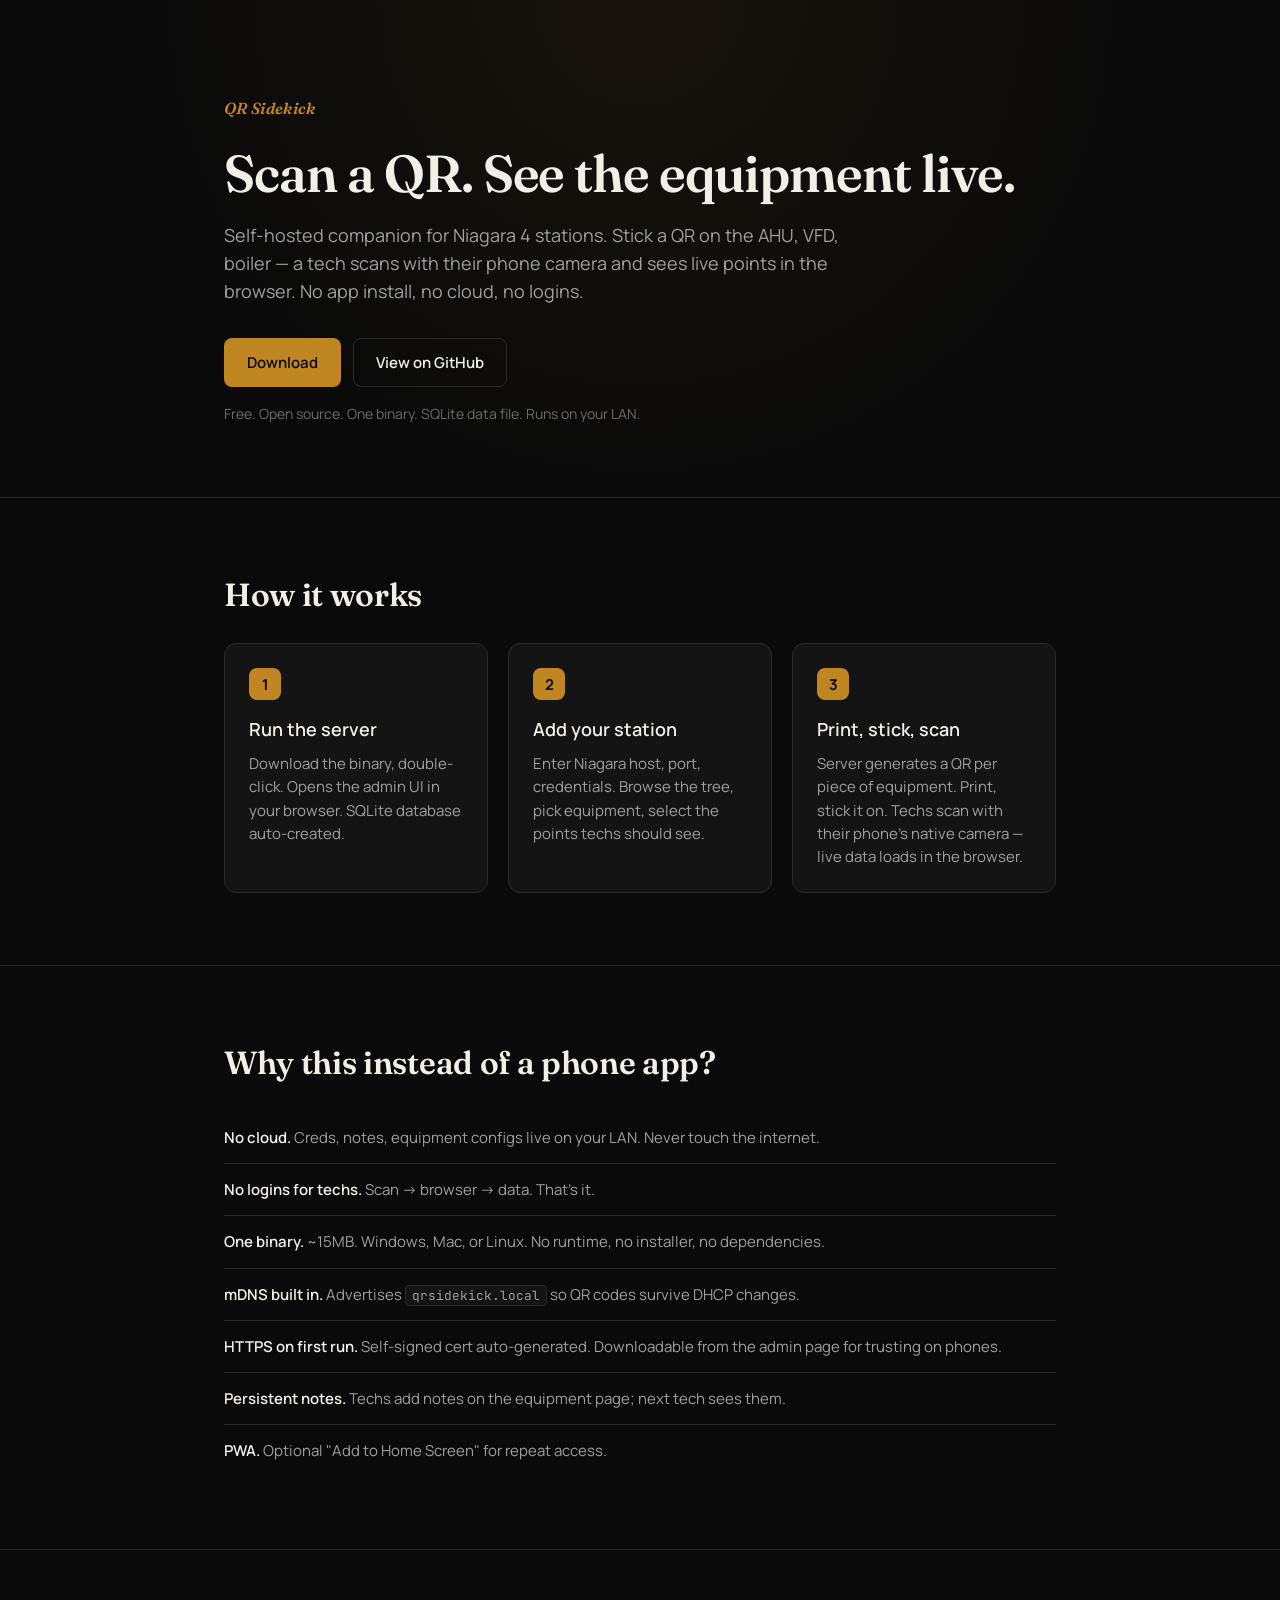
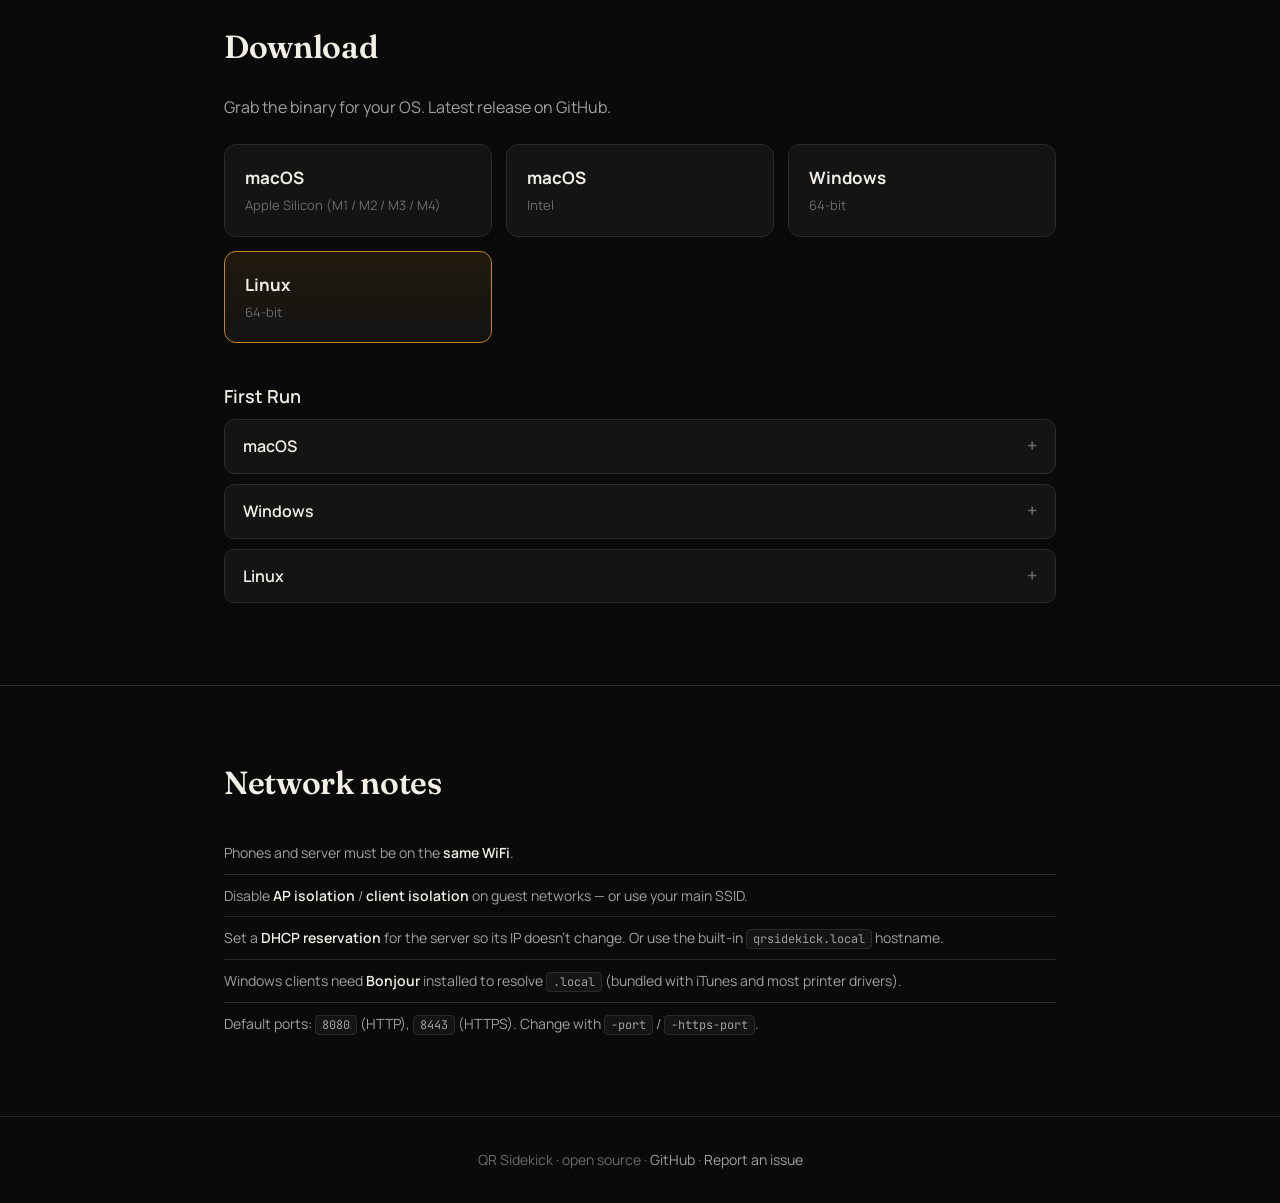
==== site/index.html @ 51b1aa7b "Add marketing site and GitHub Actions for Pages + cross-platform releases - site/index.html, site/st" ====
<!DOCTYPE html>
<html lang="en">
<head>
  <meta charset="UTF-8">
  <meta name="viewport" content="width=device-width, initial-scale=1.0">
  <meta name="theme-color" content="#0A0A0A">
  <title>QR Sidekick — Live BAS data via QR code</title>
  <meta name="description" content="Self-hosted companion for Niagara 4. Stick a QR on the equipment, techs scan with their phone, see live data. No app install, no cloud, no logins.">
  <link rel="preconnect" href="https://fonts.googleapis.com">
  <link rel="preconnect" href="https://fonts.gstatic.com" crossorigin>
  <link href="https://fonts.googleapis.com/css2?family=Fraunces:ital,wght@0,400;1,600&family=JetBrains+Mono:wght@400;500&family=Manrope:wght@400;500;600;700&display=swap" rel="stylesheet">
  <link rel="stylesheet" href="style.css">
</head>
<body>
  <header class="hero">
    <div class="wrap">
      <div class="brand">QR Sidekick</div>
      <h1>Scan a QR. See the equipment live.</h1>
      <p class="lead">
        Self-hosted companion for Niagara 4 stations. Stick a QR on the AHU, VFD, boiler — a tech scans with their phone camera and sees live points in the browser. No app install, no cloud, no logins.
      </p>
      <div class="cta-row">
        <a href="#download" class="btn btn-primary">Download</a>
        <a href="https://github.com/rbhans/qr-sidekick" class="btn btn-ghost">View on GitHub</a>
      </div>
      <p class="sub">Free. Open source. One binary. SQLite data file. Runs on your LAN.</p>
    </div>
  </header>

  <section class="steps">
    <div class="wrap">
      <h2>How it works</h2>
      <div class="step-grid">
        <div class="step">
          <div class="num">1</div>
          <h3>Run the server</h3>
          <p>Download the binary, double-click. Opens the admin UI in your browser. SQLite database auto-created.</p>
        </div>
        <div class="step">
          <div class="num">2</div>
          <h3>Add your station</h3>
          <p>Enter Niagara host, port, credentials. Browse the tree, pick equipment, select the points techs should see.</p>
        </div>
        <div class="step">
          <div class="num">3</div>
          <h3>Print, stick, scan</h3>
          <p>Server generates a QR per piece of equipment. Print, stick it on. Techs scan with their phone's native camera — live data loads in the browser.</p>
        </div>
      </div>
    </div>
  </section>

  <section class="features">
    <div class="wrap">
      <h2>Why this instead of a phone app?</h2>
      <ul class="feature-list">
        <li><strong>No cloud.</strong> Creds, notes, equipment configs live on your LAN. Never touch the internet.</li>
        <li><strong>No logins for techs.</strong> Scan → browser → data. That's it.</li>
        <li><strong>One binary.</strong> ~15MB. Windows, Mac, or Linux. No runtime, no installer, no dependencies.</li>
        <li><strong>mDNS built in.</strong> Advertises <code>qrsidekick.local</code> so QR codes survive DHCP changes.</li>
        <li><strong>HTTPS on first run.</strong> Self-signed cert auto-generated. Downloadable from the admin page for trusting on phones.</li>
        <li><strong>Persistent notes.</strong> Techs add notes on the equipment page; next tech sees them.</li>
        <li><strong>PWA.</strong> Optional "Add to Home Screen" for repeat access.</li>
      </ul>
    </div>
  </section>

  <section class="download" id="download">
    <div class="wrap">
      <h2>Download</h2>
      <p class="lead sm">Grab the binary for your OS. Latest release on GitHub.</p>
      <div class="dl-grid">
        <a class="dl-card" id="dl-mac-arm" href="https://github.com/rbhans/qr-sidekick/releases/latest/download/qr-sidekick-mac-arm64">
          <div class="dl-os">macOS</div>
          <div class="dl-arch">Apple Silicon (M1 / M2 / M3 / M4)</div>
        </a>
        <a class="dl-card" id="dl-mac-intel" href="https://github.com/rbhans/qr-sidekick/releases/latest/download/qr-sidekick-mac-amd64">
          <div class="dl-os">macOS</div>
          <div class="dl-arch">Intel</div>
        </a>
        <a class="dl-card" id="dl-win" href="https://github.com/rbhans/qr-sidekick/releases/latest/download/qr-sidekick-windows-amd64.exe">
          <div class="dl-os">Windows</div>
          <div class="dl-arch">64-bit</div>
        </a>
        <a class="dl-card" id="dl-linux" href="https://github.com/rbhans/qr-sidekick/releases/latest/download/qr-sidekick-linux-amd64">
          <div class="dl-os">Linux</div>
          <div class="dl-arch">64-bit</div>
        </a>
      </div>

      <h3 class="mt">First Run</h3>
      <details class="os-detail">
        <summary>macOS</summary>
        <p>The binary isn't code-signed (open source project, no Apple Developer account). Gatekeeper blocks it on first run. Strip the quarantine flag:</p>
        <pre><code>cd ~/Downloads
chmod +x qr-sidekick-mac-arm64
xattr -d com.apple.quarantine qr-sidekick-mac-arm64
./qr-sidekick-mac-arm64</code></pre>
        <p>Open <code>http://localhost:8080</code> in your browser.</p>
      </details>
      <details class="os-detail">
        <summary>Windows</summary>
        <p>SmartScreen warns on unsigned binaries. Click <strong>More info</strong> → <strong>Run anyway</strong>.</p>
        <pre><code>qr-sidekick-windows-amd64.exe</code></pre>
        <p>Open <code>http://localhost:8080</code> in your browser.</p>
      </details>
      <details class="os-detail">
        <summary>Linux</summary>
        <pre><code>chmod +x qr-sidekick-linux-amd64
./qr-sidekick-linux-amd64</code></pre>
        <p>Open <code>http://localhost:8080</code> in your browser.</p>
      </details>
    </div>
  </section>

  <section class="network">
    <div class="wrap">
      <h2>Network notes</h2>
      <ul class="feature-list small">
        <li>Phones and server must be on the <strong>same WiFi</strong>.</li>
        <li>Disable <strong>AP isolation</strong> / <strong>client isolation</strong> on guest networks — or use your main SSID.</li>
        <li>Set a <strong>DHCP reservation</strong> for the server so its IP doesn't change. Or use the built-in <code>qrsidekick.local</code> hostname.</li>
        <li>Windows clients need <strong>Bonjour</strong> installed to resolve <code>.local</code> (bundled with iTunes and most printer drivers).</li>
        <li>Default ports: <code>8080</code> (HTTP), <code>8443</code> (HTTPS). Change with <code>-port</code> / <code>-https-port</code>.</li>
      </ul>
    </div>
  </section>

  <footer class="foot">
    <div class="wrap">
      <p>QR Sidekick &middot; open source &middot; <a href="https://github.com/rbhans/qr-sidekick">GitHub</a> &middot; <a href="https://github.com/rbhans/qr-sidekick/issues">Report an issue</a></p>
    </div>
  </footer>

  <script>
    // Highlight the download card matching the visitor's OS.
    (function() {
      var ua = navigator.userAgent;
      var plat = navigator.platform || '';
      var target = null;
      if (/Mac/.test(plat)) {
        // Apple Silicon vs Intel — best effort; userAgent is not definitive.
        target = /arm|Apple/i.test(ua) ? 'dl-mac-arm' : 'dl-mac-arm';
      } else if (/Win/.test(plat)) {
        target = 'dl-win';
      } else if (/Linux/.test(plat)) {
        target = 'dl-linux';
      }
      if (target) {
        var el = document.getElementById(target);
        if (el) el.classList.add('dl-primary');
      }
    })();
  </script>
</body>
</html>
---- site/style.css ----
:root {
  --background: #0A0A0A;
  --surface: #141414;
  --surface-2: #1a1a1a;
  --border: #2a2a2a;
  --text-primary: #f1efe6;
  --text-secondary: #a0a0a0;
  --text-tertiary: #6b6b6b;
  --accent: #c08621;
  --accent-hover: #d4951f;
}

*, *::before, *::after { box-sizing: border-box; margin: 0; padding: 0; }

html { font-size: 16px; -webkit-text-size-adjust: 100%; scroll-behavior: smooth; }

body {
  font-family: 'Manrope', -apple-system, BlinkMacSystemFont, sans-serif;
  background: var(--background);
  color: var(--text-primary);
  line-height: 1.55;
  -webkit-font-smoothing: antialiased;
}

code, pre {
  font-family: 'JetBrains Mono', ui-monospace, SFMono-Regular, Menlo, monospace;
  font-size: 0.85em;
}

code {
  background: var(--surface);
  border: 1px solid var(--border);
  padding: 1px 6px;
  border-radius: 4px;
}

pre {
  background: var(--surface);
  border: 1px solid var(--border);
  padding: 14px 16px;
  border-radius: 8px;
  overflow-x: auto;
  margin: 8px 0;
}

pre code { background: none; border: 0; padding: 0; }

a { color: var(--accent); text-decoration: none; }
a:hover { color: var(--accent-hover); }

.wrap { max-width: 880px; margin: 0 auto; padding: 0 24px; }

/* ---- Hero ---- */

.hero {
  padding: 96px 0 72px;
  border-bottom: 1px solid var(--border);
  background: radial-gradient(circle at 50% 0%, rgba(192, 134, 33, 0.08), transparent 60%);
}

.brand {
  font-family: 'Fraunces', Georgia, serif;
  font-style: italic;
  font-weight: 600;
  font-size: 1rem;
  color: var(--accent);
  margin-bottom: 24px;
  letter-spacing: 0.02em;
}

.hero h1 {
  font-family: 'Fraunces', Georgia, serif;
  font-weight: 600;
  font-size: clamp(2rem, 5vw, 3.25rem);
  line-height: 1.1;
  letter-spacing: -0.02em;
  margin-bottom: 20px;
}

.lead {
  font-size: 1.125rem;
  color: var(--text-secondary);
  max-width: 620px;
  margin-bottom: 32px;
}

.lead.sm { font-size: 1rem; margin-bottom: 24px; }

.cta-row { display: flex; gap: 12px; flex-wrap: wrap; margin-bottom: 16px; }

.btn {
  display: inline-block;
  padding: 12px 22px;
  border-radius: 8px;
  font-weight: 600;
  font-size: 0.9375rem;
  border: 1px solid transparent;
  cursor: pointer;
  transition: background 0.15s, border-color 0.15s, color 0.15s;
}

.btn-primary { background: var(--accent); color: #0A0A0A; }
.btn-primary:hover { background: var(--accent-hover); color: #0A0A0A; }

.btn-ghost { background: transparent; color: var(--text-primary); border-color: var(--border); }
.btn-ghost:hover { border-color: var(--accent); color: var(--accent); }

.sub { color: var(--text-tertiary); font-size: 0.875rem; margin-top: 8px; }

/* ---- Sections ---- */

section { padding: 72px 0; border-bottom: 1px solid var(--border); }
section h2 {
  font-family: 'Fraunces', Georgia, serif;
  font-weight: 600;
  font-size: clamp(1.5rem, 3vw, 2rem);
  letter-spacing: -0.01em;
  margin-bottom: 24px;
}
section h3 { font-size: 1.125rem; font-weight: 600; margin-bottom: 8px; }

.mt { margin-top: 40px; }

/* ---- Steps ---- */

.step-grid {
  display: grid;
  grid-template-columns: repeat(auto-fit, minmax(220px, 1fr));
  gap: 20px;
}

.step {
  background: var(--surface);
  border: 1px solid var(--border);
  border-radius: 12px;
  padding: 24px;
}

.num {
  width: 32px;
  height: 32px;
  border-radius: 8px;
  background: var(--accent);
  color: #0A0A0A;
  font-weight: 700;
  display: flex;
  align-items: center;
  justify-content: center;
  font-size: 0.9375rem;
  margin-bottom: 16px;
}

.step p { color: var(--text-secondary); font-size: 0.9375rem; }

/* ---- Features ---- */

.feature-list { list-style: none; }

.feature-list li {
  padding: 14px 0;
  border-bottom: 1px solid var(--border);
  color: var(--text-secondary);
  font-size: 0.9375rem;
}
.feature-list li:last-child { border-bottom: 0; }
.feature-list strong { color: var(--text-primary); font-weight: 600; }

.feature-list.small li { padding: 10px 0; font-size: 0.875rem; }

/* ---- Download grid ---- */

.dl-grid {
  display: grid;
  grid-template-columns: repeat(auto-fit, minmax(220px, 1fr));
  gap: 14px;
  margin-bottom: 24px;
}

.dl-card {
  display: block;
  background: var(--surface);
  border: 1px solid var(--border);
  border-radius: 12px;
  padding: 20px;
  color: var(--text-primary);
  transition: border-color 0.15s, transform 0.1s;
}

.dl-card:hover {
  border-color: var(--accent);
  transform: translateY(-2px);
  color: var(--text-primary);
}

.dl-card.dl-primary {
  border-color: var(--accent);
  background: linear-gradient(180deg, rgba(192, 134, 33, 0.12), var(--surface));
}

.dl-os { font-weight: 700; font-size: 1.0625rem; margin-bottom: 4px; }
.dl-arch { color: var(--text-tertiary); font-size: 0.8125rem; }

.os-detail {
  background: var(--surface);
  border: 1px solid var(--border);
  border-radius: 10px;
  padding: 0 18px;
  margin-bottom: 10px;
}

.os-detail summary {
  cursor: pointer;
  font-weight: 600;
  padding: 14px 0;
  list-style: none;
  position: relative;
  padding-right: 28px;
}

.os-detail summary::-webkit-details-marker { display: none; }

.os-detail summary::after {
  content: '+';
  position: absolute;
  right: 0;
  top: 50%;
  transform: translateY(-50%);
  color: var(--text-tertiary);
  font-size: 1.125rem;
}

.os-detail[open] summary::after { content: '−'; }

.os-detail p { color: var(--text-secondary); font-size: 0.9375rem; margin-bottom: 10px; }
.os-detail[open] { padding-bottom: 16px; }

/* ---- Footer ---- */

.foot {
  padding: 32px 0;
  color: var(--text-tertiary);
  font-size: 0.875rem;
  text-align: center;
}

.foot a { color: var(--text-secondary); }
.foot a:hover { color: var(--accent); }
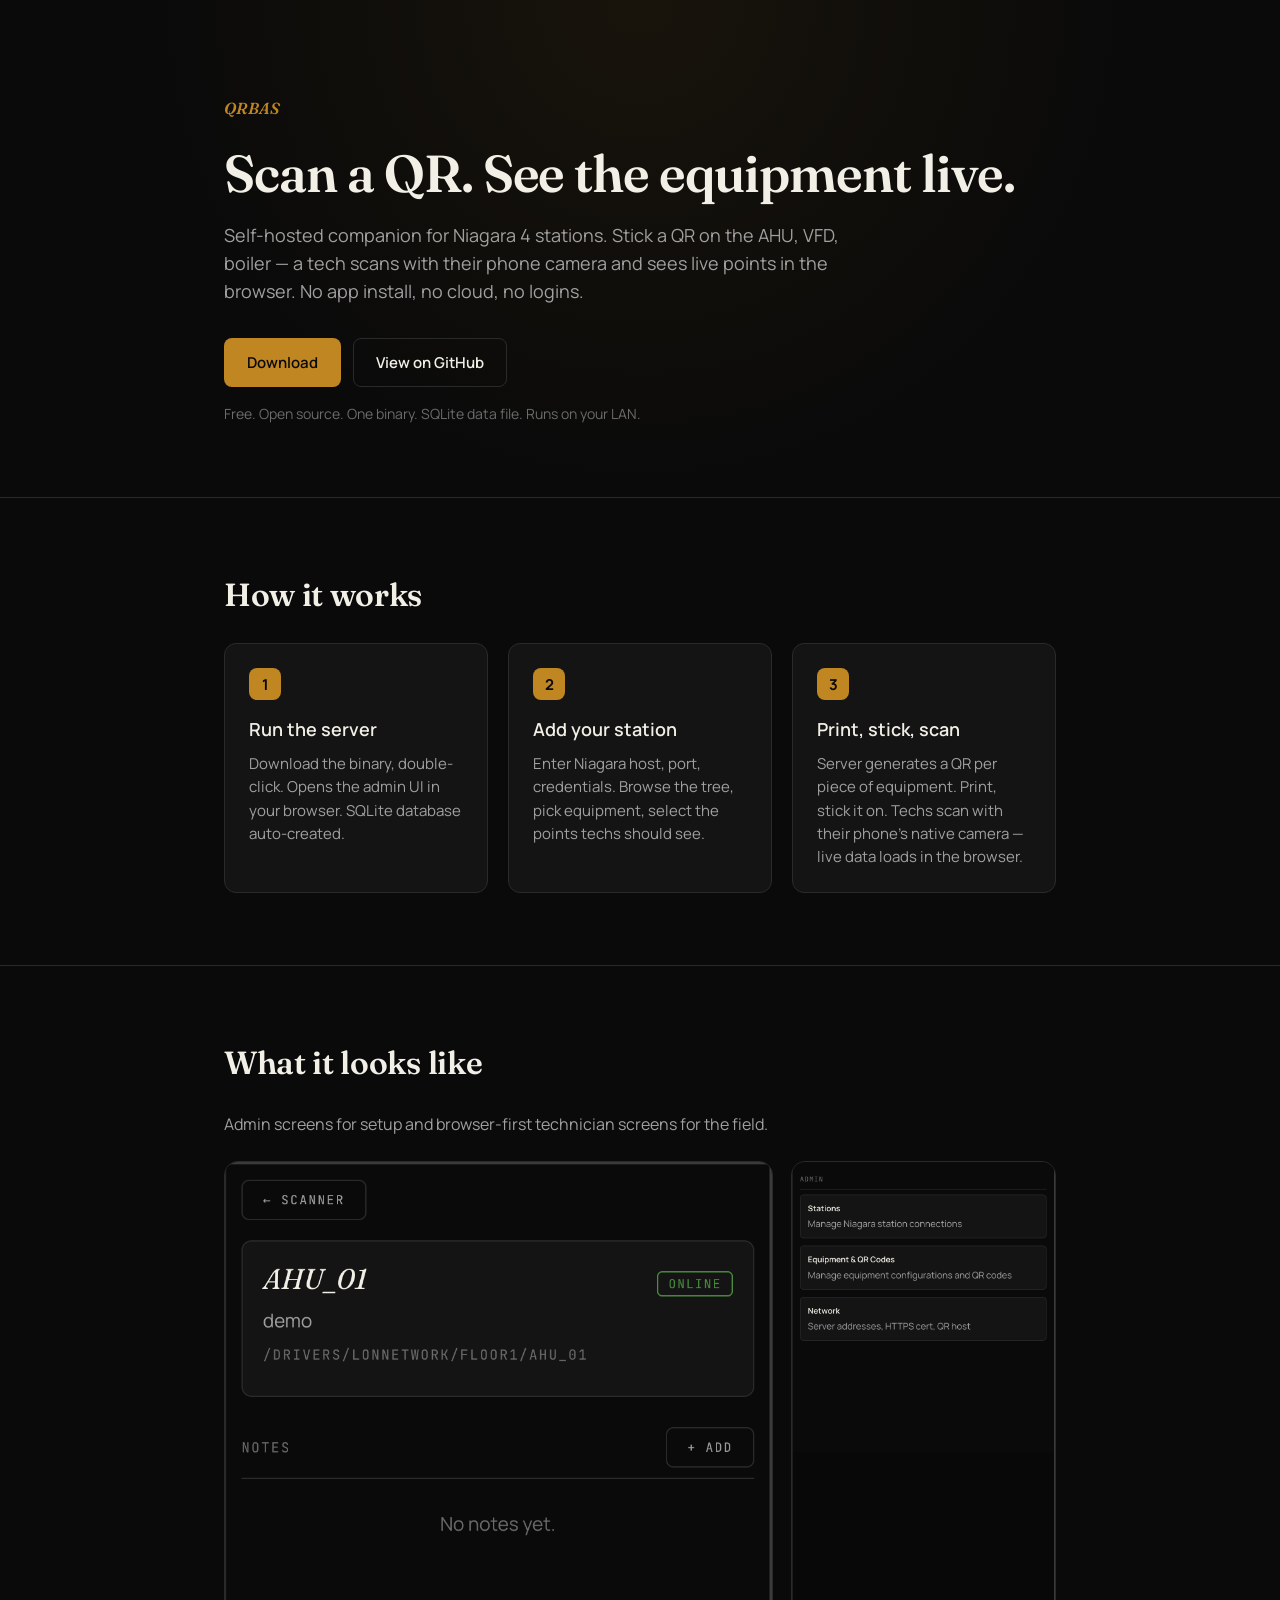
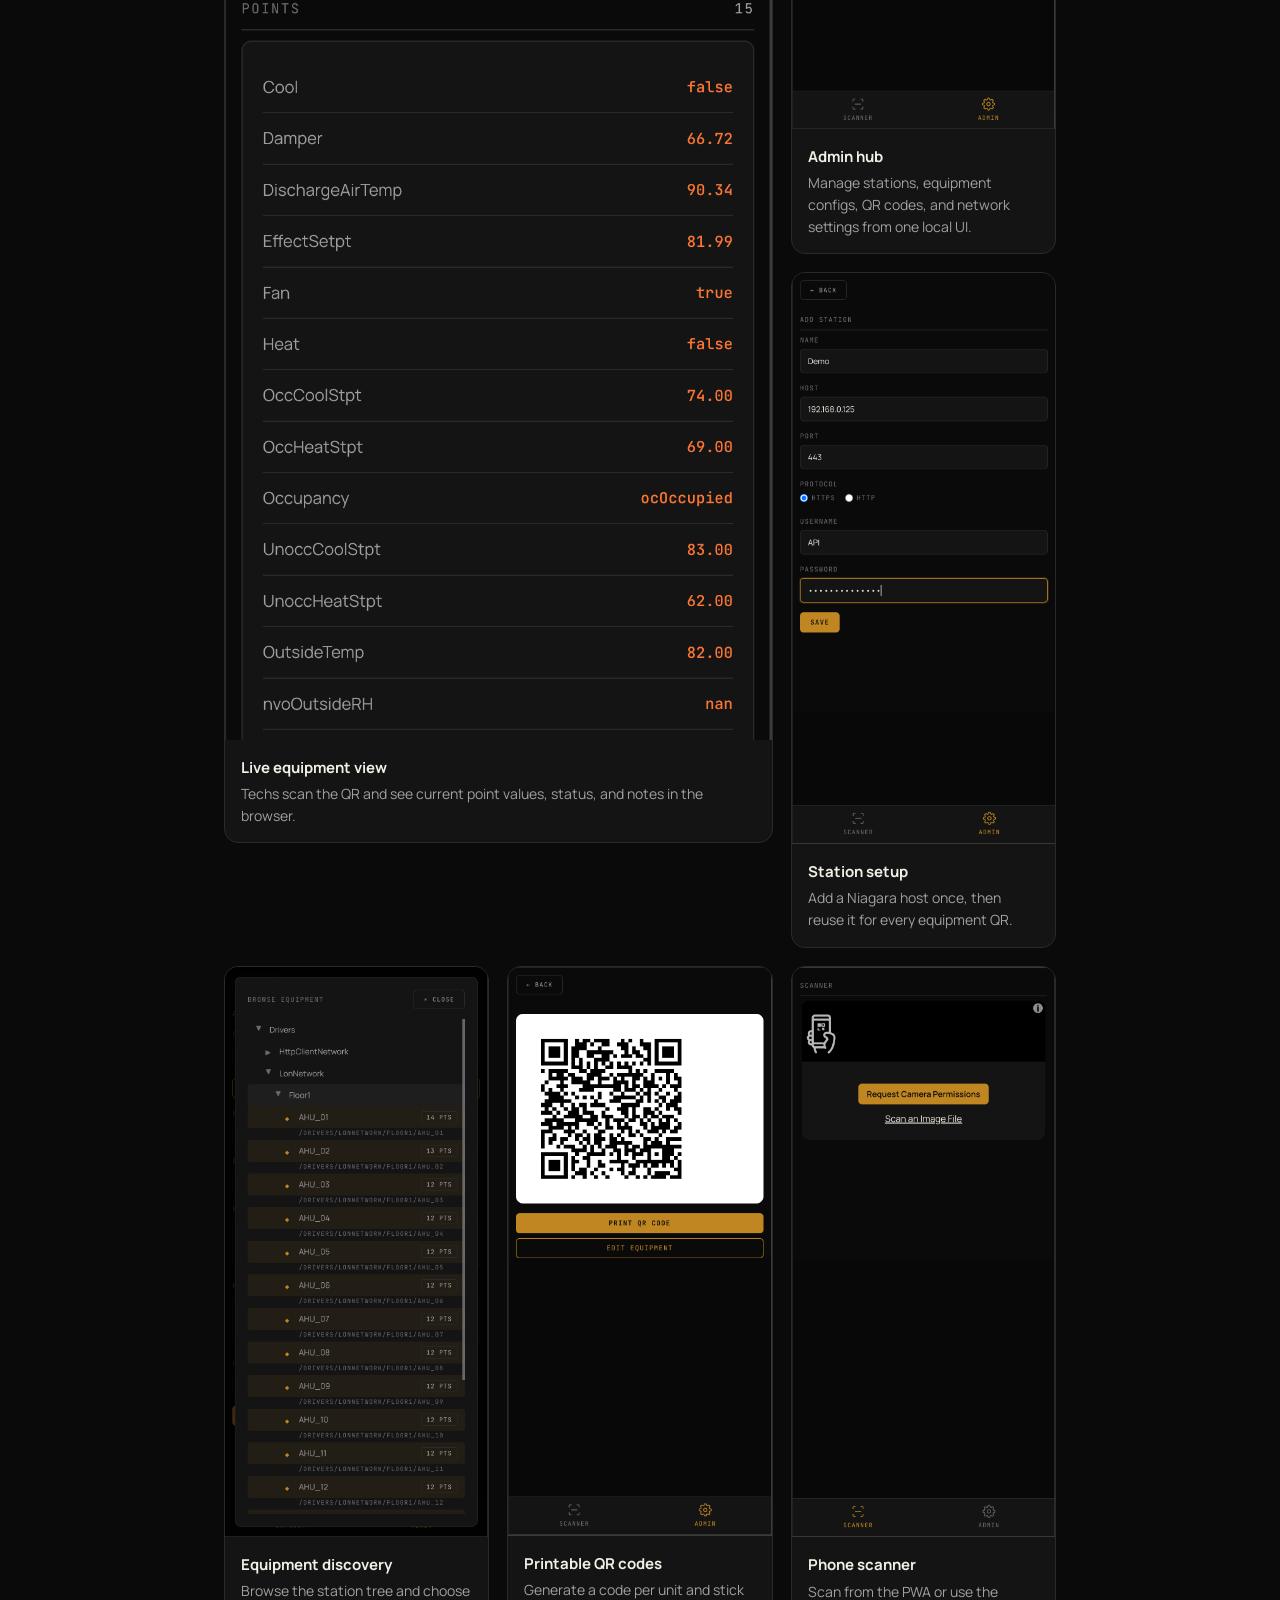
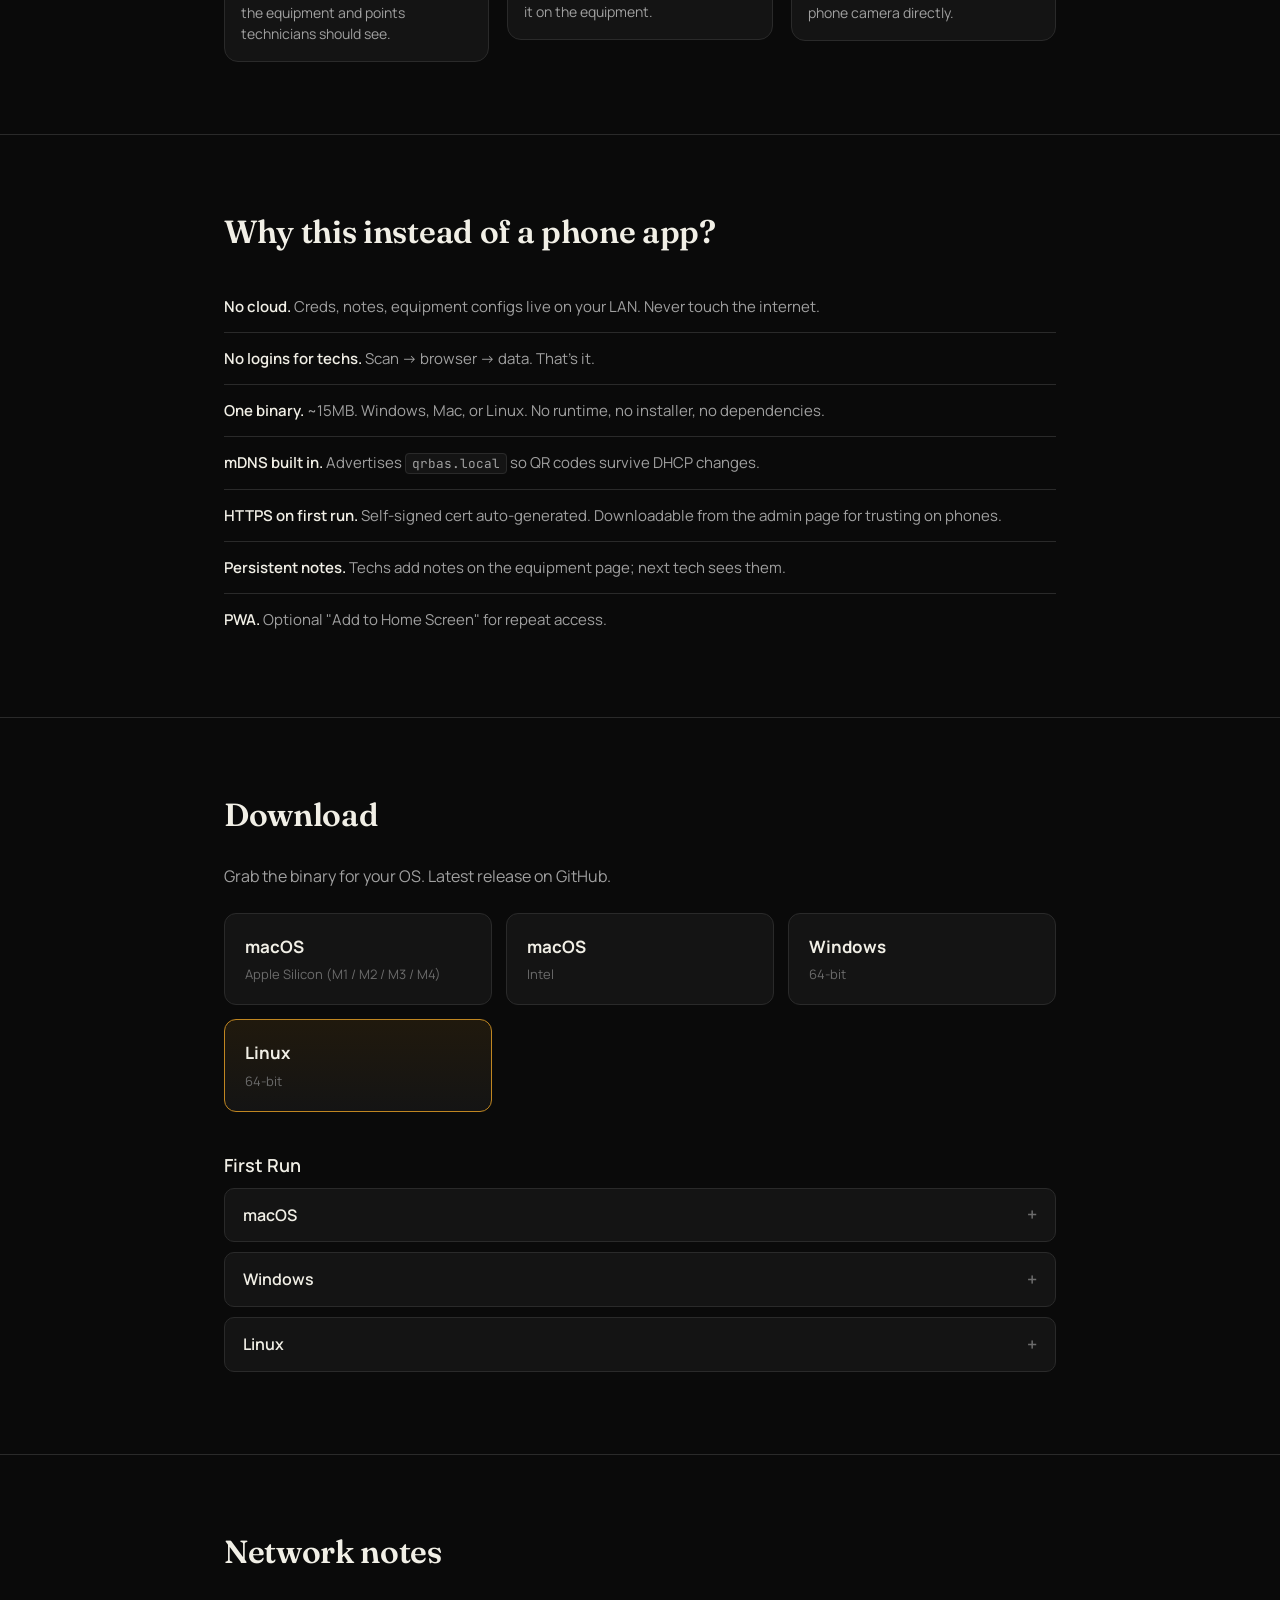
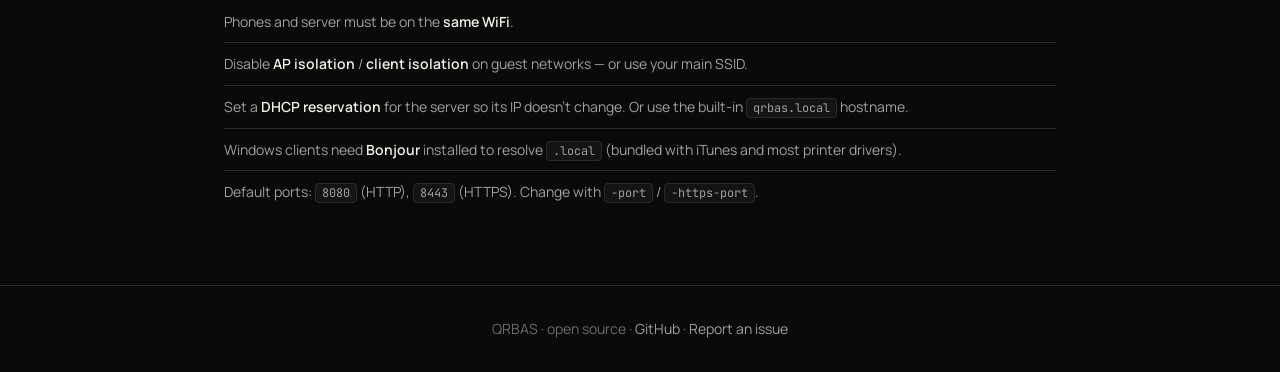
==== commit 8cc567f4: "Rebrand app as QRBAS" ====
--- a/site/index.html
+++ b/site/index.html
@@ -4,17 +4,18 @@
   <meta charset="UTF-8">
   <meta name="viewport" content="width=device-width, initial-scale=1.0">
   <meta name="theme-color" content="#0A0A0A">
-  <title>QR Sidekick — Live BAS data via QR code</title>
+  <title>QRBAS — Live BAS data via QR code</title>
   <meta name="description" content="Self-hosted companion for Niagara 4. Stick a QR on the equipment, techs scan with their phone, see live data. No app install, no cloud, no logins.">
   <link rel="preconnect" href="https://fonts.googleapis.com">
   <link rel="preconnect" href="https://fonts.gstatic.com" crossorigin>
   <link href="https://fonts.googleapis.com/css2?family=Fraunces:ital,wght@0,400;1,600&family=JetBrains+Mono:wght@400;500&family=Manrope:wght@400;500;600;700&display=swap" rel="stylesheet">
+  <link rel="icon" href="favicon.svg" type="image/svg+xml">
   <link rel="stylesheet" href="style.css">
 </head>
 <body>
   <header class="hero">
     <div class="wrap">
-      <div class="brand">QR Sidekick</div>
+      <div class="brand">QRBAS</div>
       <h1>Scan a QR. See the equipment live.</h1>
       <p class="lead">
         Self-hosted companion for Niagara 4 stations. Stick a QR on the AHU, VFD, boiler — a tech scans with their phone camera and sees live points in the browser. No app install, no cloud, no logins.
@@ -50,6 +51,63 @@
     </div>
   </section>
 
+  <section class="tour">
+    <div class="wrap">
+      <h2>What it looks like</h2>
+      <p class="lead sm">Admin screens for setup and browser-first technician screens for the field.</p>
+
+      <div class="screenshot-grid">
+        <figure class="shot shot-large">
+          <img src="assets/screenshots/equipment-page.png" alt="QRBAS equipment page showing live Niagara point values on a phone screen" loading="lazy">
+          <figcaption>
+            <strong>Live equipment view</strong>
+            Techs scan the QR and see current point values, status, and notes in the browser.
+          </figcaption>
+        </figure>
+
+        <figure class="shot">
+          <img src="assets/screenshots/admin.png" alt="QRBAS admin menu with stations, equipment, and network options" loading="lazy">
+          <figcaption>
+            <strong>Admin hub</strong>
+            Manage stations, equipment configs, QR codes, and network settings from one local UI.
+          </figcaption>
+        </figure>
+
+        <figure class="shot">
+          <img src="assets/screenshots/station-connection.png" alt="QRBAS station connection form for a Niagara station" loading="lazy">
+          <figcaption>
+            <strong>Station setup</strong>
+            Add a Niagara host once, then reuse it for every equipment QR.
+          </figcaption>
+        </figure>
+
+        <figure class="shot">
+          <img src="assets/screenshots/equipment-discovery.png" alt="QRBAS equipment discovery tree for selecting Niagara equipment" loading="lazy">
+          <figcaption>
+            <strong>Equipment discovery</strong>
+            Browse the station tree and choose the equipment and points technicians should see.
+          </figcaption>
+        </figure>
+
+        <figure class="shot">
+          <img src="assets/screenshots/qr-code.png" alt="QRBAS generated QR code screen for printing an equipment label" loading="lazy">
+          <figcaption>
+            <strong>Printable QR codes</strong>
+            Generate a code per unit and stick it on the equipment.
+          </figcaption>
+        </figure>
+
+        <figure class="shot">
+          <img src="assets/screenshots/scanner.png" alt="QRBAS scanner screen with camera permission prompt" loading="lazy">
+          <figcaption>
+            <strong>Phone scanner</strong>
+            Scan from the PWA or use the phone camera directly.
+          </figcaption>
+        </figure>
+      </div>
+    </div>
+  </section>
+
   <section class="features">
     <div class="wrap">
       <h2>Why this instead of a phone app?</h2>
@@ -57,7 +115,7 @@
         <li><strong>No cloud.</strong> Creds, notes, equipment configs live on your LAN. Never touch the internet.</li>
         <li><strong>No logins for techs.</strong> Scan → browser → data. That's it.</li>
         <li><strong>One binary.</strong> ~15MB. Windows, Mac, or Linux. No runtime, no installer, no dependencies.</li>
-        <li><strong>mDNS built in.</strong> Advertises <code>qrsidekick.local</code> so QR codes survive DHCP changes.</li>
+        <li><strong>mDNS built in.</strong> Advertises <code>qrbas.local</code> so QR codes survive DHCP changes.</li>
         <li><strong>HTTPS on first run.</strong> Self-signed cert auto-generated. Downloadable from the admin page for trusting on phones.</li>
         <li><strong>Persistent notes.</strong> Techs add notes on the equipment page; next tech sees them.</li>
         <li><strong>PWA.</strong> Optional "Add to Home Screen" for repeat access.</li>
@@ -70,19 +128,19 @@
       <h2>Download</h2>
       <p class="lead sm">Grab the binary for your OS. Latest release on GitHub.</p>
       <div class="dl-grid">
-        <a class="dl-card" id="dl-mac-arm" href="https://github.com/rbhans/qr-sidekick/releases/latest/download/qr-sidekick-mac-arm64">
+        <a class="dl-card" id="dl-mac-arm" href="https://github.com/rbhans/qr-sidekick/releases/latest/download/qrbas-mac-arm64">
           <div class="dl-os">macOS</div>
           <div class="dl-arch">Apple Silicon (M1 / M2 / M3 / M4)</div>
         </a>
-        <a class="dl-card" id="dl-mac-intel" href="https://github.com/rbhans/qr-sidekick/releases/latest/download/qr-sidekick-mac-amd64">
+        <a class="dl-card" id="dl-mac-intel" href="https://github.com/rbhans/qr-sidekick/releases/latest/download/qrbas-mac-amd64">
           <div class="dl-os">macOS</div>
           <div class="dl-arch">Intel</div>
         </a>
-        <a class="dl-card" id="dl-win" href="https://github.com/rbhans/qr-sidekick/releases/latest/download/qr-sidekick-windows-amd64.exe">
+        <a class="dl-card" id="dl-win" href="https://github.com/rbhans/qr-sidekick/releases/latest/download/qrbas-windows-amd64.exe">
           <div class="dl-os">Windows</div>
           <div class="dl-arch">64-bit</div>
         </a>
-        <a class="dl-card" id="dl-linux" href="https://github.com/rbhans/qr-sidekick/releases/latest/download/qr-sidekick-linux-amd64">
+        <a class="dl-card" id="dl-linux" href="https://github.com/rbhans/qr-sidekick/releases/latest/download/qrbas-linux-amd64">
           <div class="dl-os">Linux</div>
           <div class="dl-arch">64-bit</div>
         </a>
@@ -93,21 +151,21 @@
         <summary>macOS</summary>
         <p>The binary isn't code-signed (open source project, no Apple Developer account). Gatekeeper blocks it on first run. Strip the quarantine flag:</p>
         <pre><code>cd ~/Downloads
-chmod +x qr-sidekick-mac-arm64
-xattr -d com.apple.quarantine qr-sidekick-mac-arm64
-./qr-sidekick-mac-arm64</code></pre>
+chmod +x qrbas-mac-arm64
+xattr -d com.apple.quarantine qrbas-mac-arm64
+./qrbas-mac-arm64</code></pre>
         <p>Open <code>http://localhost:8080</code> in your browser.</p>
       </details>
       <details class="os-detail">
         <summary>Windows</summary>
         <p>SmartScreen warns on unsigned binaries. Click <strong>More info</strong> → <strong>Run anyway</strong>.</p>
-        <pre><code>qr-sidekick-windows-amd64.exe</code></pre>
+        <pre><code>qrbas-windows-amd64.exe</code></pre>
         <p>Open <code>http://localhost:8080</code> in your browser.</p>
       </details>
       <details class="os-detail">
         <summary>Linux</summary>
-        <pre><code>chmod +x qr-sidekick-linux-amd64
-./qr-sidekick-linux-amd64</code></pre>
+        <pre><code>chmod +x qrbas-linux-amd64
+./qrbas-linux-amd64</code></pre>
         <p>Open <code>http://localhost:8080</code> in your browser.</p>
       </details>
     </div>
@@ -119,7 +177,7 @@
       <ul class="feature-list small">
         <li>Phones and server must be on the <strong>same WiFi</strong>.</li>
         <li>Disable <strong>AP isolation</strong> / <strong>client isolation</strong> on guest networks — or use your main SSID.</li>
-        <li>Set a <strong>DHCP reservation</strong> for the server so its IP doesn't change. Or use the built-in <code>qrsidekick.local</code> hostname.</li>
+        <li>Set a <strong>DHCP reservation</strong> for the server so its IP doesn't change. Or use the built-in <code>qrbas.local</code> hostname.</li>
         <li>Windows clients need <strong>Bonjour</strong> installed to resolve <code>.local</code> (bundled with iTunes and most printer drivers).</li>
         <li>Default ports: <code>8080</code> (HTTP), <code>8443</code> (HTTPS). Change with <code>-port</code> / <code>-https-port</code>.</li>
       </ul>
@@ -128,7 +186,7 @@
 
   <footer class="foot">
     <div class="wrap">
-      <p>QR Sidekick &middot; open source &middot; <a href="https://github.com/rbhans/qr-sidekick">GitHub</a> &middot; <a href="https://github.com/rbhans/qr-sidekick/issues">Report an issue</a></p>
+      <p>QRBAS &middot; open source &middot; <a href="https://github.com/rbhans/qr-sidekick">GitHub</a> &middot; <a href="https://github.com/rbhans/qr-sidekick/issues">Report an issue</a></p>
     </div>
   </footer>
 
@@ -140,7 +198,7 @@
       var target = null;
       if (/Mac/.test(plat)) {
         // Apple Silicon vs Intel — best effort; userAgent is not definitive.
-        target = /arm|Apple/i.test(ua) ? 'dl-mac-arm' : 'dl-mac-arm';
+        target = /arm|Apple/i.test(ua) ? 'dl-mac-arm' : 'dl-mac-intel';
       } else if (/Win/.test(plat)) {
         target = 'dl-win';
       } else if (/Linux/.test(plat)) {
--- a/site/style.css
+++ b/site/style.css
@@ -152,6 +152,47 @@
 
 .step p { color: var(--text-secondary); font-size: 0.9375rem; }
 
+/* ---- Screenshots ---- */
+
+.screenshot-grid {
+  display: grid;
+  grid-template-columns: repeat(3, minmax(0, 1fr));
+  gap: 18px;
+  align-items: start;
+}
+
+.shot {
+  background: var(--surface);
+  border: 1px solid var(--border);
+  border-radius: 14px;
+  overflow: hidden;
+}
+
+.shot-large {
+  grid-column: span 2;
+  grid-row: span 2;
+}
+
+.shot img {
+  width: 100%;
+  height: auto;
+  display: block;
+  background: #050505;
+}
+
+.shot figcaption {
+  padding: 16px;
+  color: var(--text-secondary);
+  font-size: 0.875rem;
+}
+
+.shot figcaption strong {
+  display: block;
+  color: var(--text-primary);
+  font-size: 0.9375rem;
+  margin-bottom: 4px;
+}
+
 /* ---- Features ---- */
 
 .feature-list { list-style: none; }
@@ -245,3 +286,16 @@
 
 .foot a { color: var(--text-secondary); }
 .foot a:hover { color: var(--accent); }
+
+@media (max-width: 760px) {
+  .hero { padding: 64px 0 48px; }
+  section { padding: 48px 0; }
+  .wrap { padding: 0 20px; }
+  .btn { width: 100%; text-align: center; }
+  .cta-row { flex-direction: column; }
+  .screenshot-grid { grid-template-columns: 1fr; }
+  .shot-large {
+    grid-column: auto;
+    grid-row: auto;
+  }
+}
